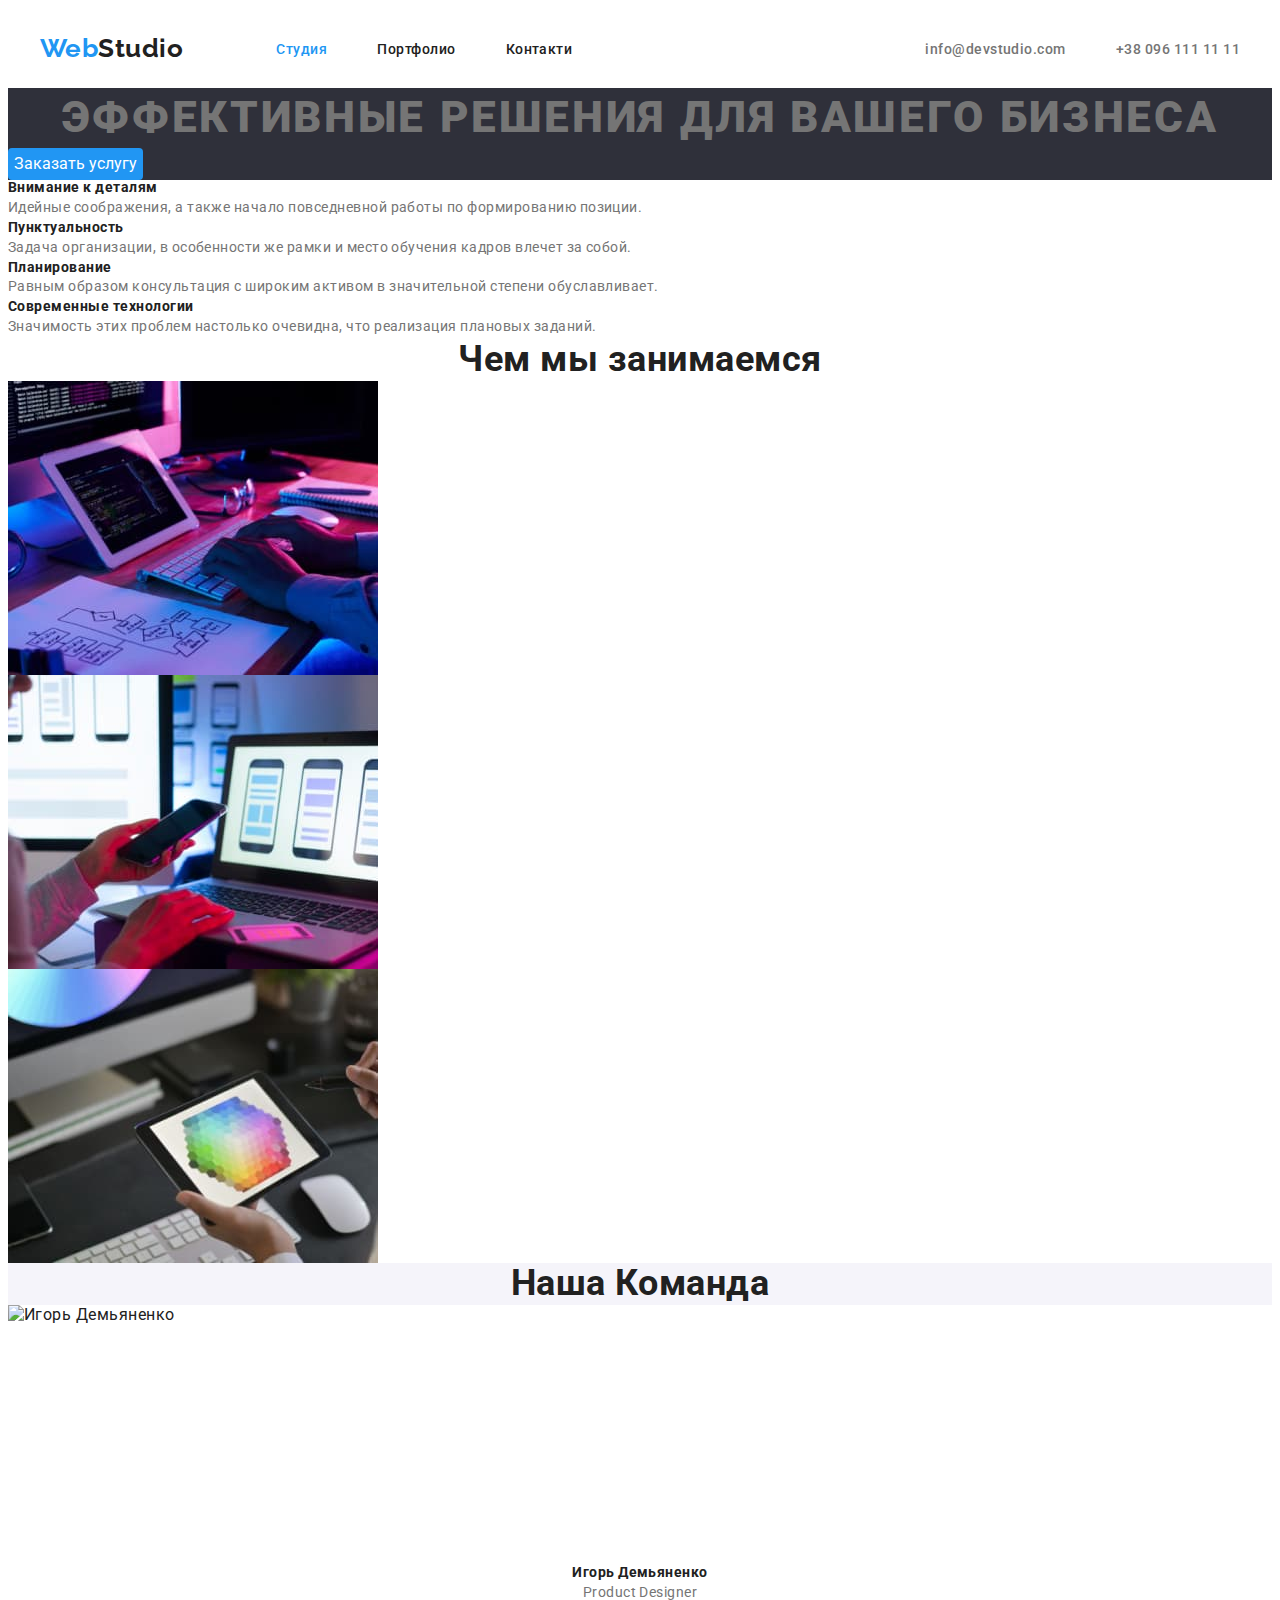
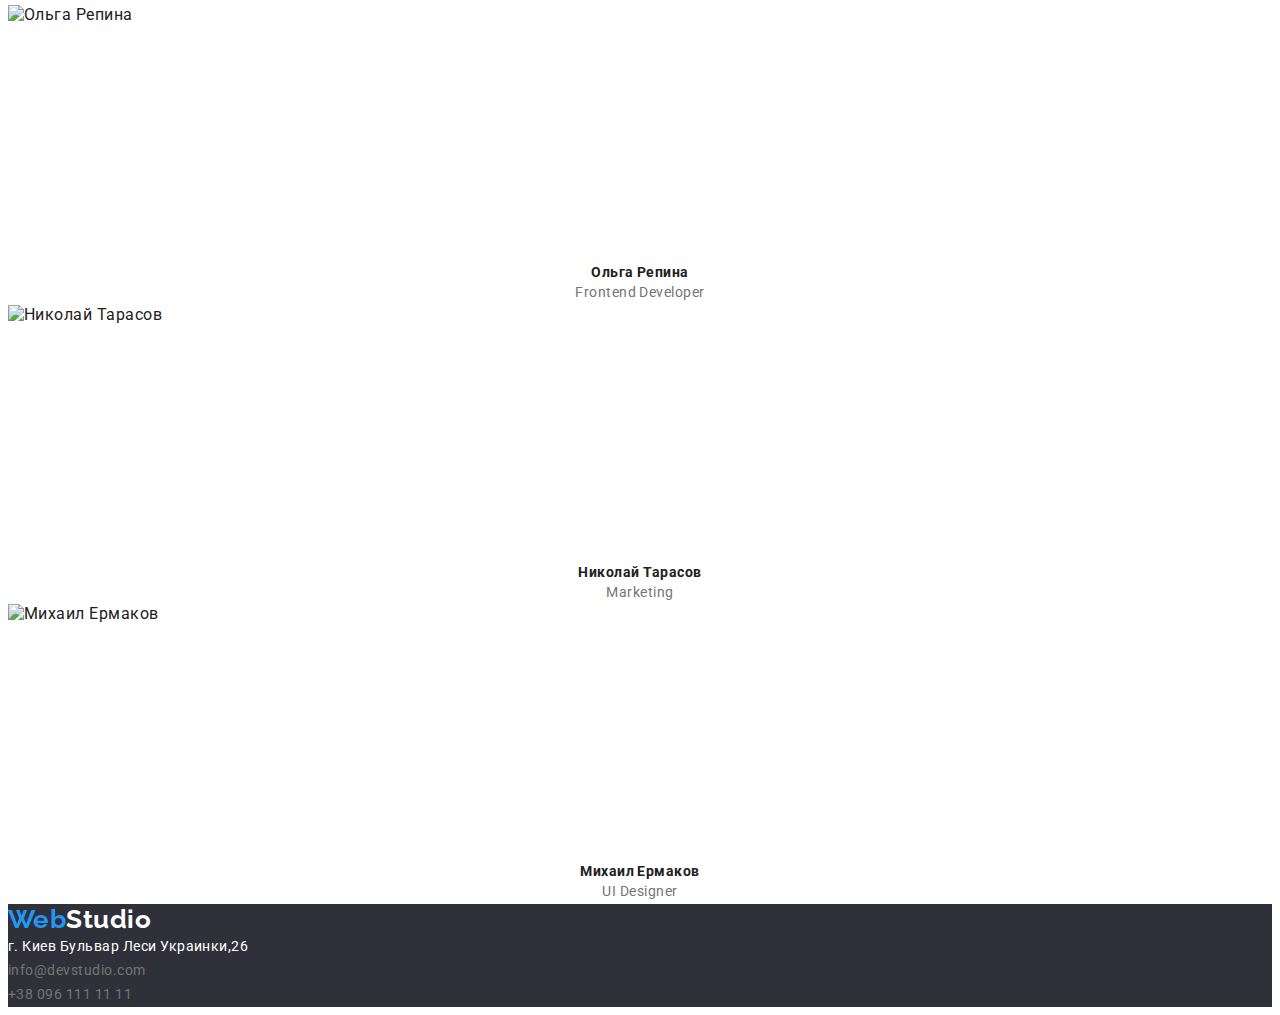
==== index.html @ da2de555 "1" ====
<!DOCTYPE html>
<html lang="ru">
  <head>
    <meta charset="UTF-8" />
    <meta http-equiv="X-UA-Compatible" content="IE=edge" />
    <meta name="viewport" content="width=device-width, initial-scale=1.0" />
    <title>Document</title>
    <link rel="preconnect" href="https://fonts.googleapis.com" />
    <link rel="preconnect" href="https://fonts.gstatic.com" crossorigin />
    <link
      href="https://fonts.googleapis.com/css2?family=Raleway:wght@700&family=Roboto:wght@400;500;700;900&display=swap"
      rel="stylesheet"
    />
    <link
      rel="stylesheet"
      href="https://cdnjs.cloudflare.com/ajax/libs/modern-normalize/1.1.0/modern-normalize.min.css"
      integrity="sha512-wpPYUAdjBVSE4KJnH1VR1HeZfpl1ub8YT/NKx4PuQ5NmX2tKuGu6U/JRp5y+Y8XG2tV+wKQpNHVUX03MfMFn9Q=="
      crossorigin="anonymous"
      referrerpolicy="no-referrer"
    />
    <link rel="stylesheet" href="./css/styles.css" />
  </head>

  <body class="page">
    <header>
      <div class="container header-container">
        <nav class="header-navigation">
          <a href="./index.html" class="header-logo link"
            ><span class="logo1 link">Web</span>Studio</a
          >
          <ul class="header-list list">
            <li class="header-item">
              <a href="./index.html" class="header-link link current">Студия</a>
            </li>
            <li class="header-item">
              <a href="./portfolio.html" class="header-link link">Портфолио</a>
            </li>
            <li class="header-item">
              <a href="" class="header-link link">Контакти</a>
            </li>
          </ul>
        </nav>
      
        <div class="header-contact">
          <ul class="auth-list list">
            <li class="auth-item">
              <a href="mailto:info@devstudio.com" class="auth-link link"
                >info@devstudio.com</a
              >
            </li>
            <li>
              <a href="tel:+380961111111" class="auth-link link">+38 096 111 11 11</a>
            </li class="auth-item">
          </ul>
        <div>
      </div>
    </header>

    <main>
      <!-- Герой -->
      <section class="hero">
        <h1 class="hero-title">Эффективные решения для вашего бизнеса</h1>
        <button type="button" class="btn-primary button">
          Заказать услугу
        </button>
      </section>

      <section class="goal section">
        <ul class="goals-list list">
          <li>
            <h3 class="title">Внимание к деталям</h3>
            <p class="goal-text text">
              Идейные соображения, а также начало повседневной работы по
              формированию позиции.
            </p>
          </li>
          <li>
            <h3 class="title">Пунктуальность</h3>
            <p class="goal-text text">
              Задача организации, в особенности же рамки и место обучения кадров
              влечет за собой.
            </p>
          </li>
          <li>
            <h3 class="title">Планирование</h3>
            <p class="goal-text text">
              Равным образом консультация с широким активом в значительной
              степени обуславливает.
            </p>
          </li>
          <li>
            <h3 class="title">Современные технологии</h3>
            <p class="goal-text text">
              Значимость этих проблем настолько очевидна, что реализация
              плановых заданий.
            </p>
          </li>
        </ul>
      </section>
      <!-- Чем мы занимаемся -->
      <section class="work section">
        <h2 class="section-title">Чем мы занимаемся</h2>
        <ul class="work-list list">
          <li>
            <a href="">
              <img
                src="./images/1.jpg"
                alt="Разработка"
                width="370"
                height="294"
              />
            </a>
          </li>
          <li>
            <a href="">
              <img
                src="./images/2.jpg"
                alt="Адаптивность"
                width="370"
                height="294"
              />
            </a>
          </li>
          <li>
            <a href="">
              <img src="./images/3.jpg" alt="Дизайн" width="370" height="294" />
            </a>
          </li>
        </ul>
      </section>
      <!-- Наша команда -->
      <section class="team section">
        <h2 class="section-title">Наша Команда</h2>
        <ul class="team-list list">
          <li>
            <img
              src="./images/Igor.jpg"
              alt="Игорь Демьяненко"
              width="270"
              height="260"
            />
            <h3 class="title">Игорь Демьяненко</h3>
            <p class="team-text text">Product Designer</p>
          </li>
          <li>
            <img
              src="./images/Olga.jpg"
              alt="Ольга Репина"
              width="270"
              height="260"
            />
            <h3 class="title">Ольга Репина</h3>
            <p class="team-text text">Frontend Developer</p>
          </li>
          <li>
            <img
              src="./images/Nikolai.jpg"
              alt="Николай Тарасов"
              width="270"
              height="260"
            />
            <h3 class="title">Николай Тарасов</h3>
            <p class="team-text text">Marketing</p>
          </li>
          <li>
            <img
              src="./images/Miha.jpg"
              alt="Михаил Ермаков"
              width="270"
              height="260"
            />
            <h3 class="title">Михаил Ермаков</h3>
            <p class="team-text text">UI Designer</p>
          </li>
        </ul>
      </section>
    </main>
    <!-- Футер -->
    <footer class="footer">
      <a href="./index.html" class="logo-footer link"
        ><span class="logo1 link">Web</span>Studio</a
      >
      <address>
        <ul class="address list">
          <li class="text-addr">г. Киев Бульвар Леси Украинки,26</li>
          <li>
            <a href="mailto:info@devstudio.com" class="link"
              >info@devstudio.com</a
            >
          </li>
          <li>
            <a href="tel:+380961111111" class="link">+38 096 111 11 11</a>
          </li>
        </ul>
      </address>
    </footer>
  </body>
</html>
---- css/styles.css ----
:root {
  --primary-text-color: #757575;
  --title-text-color: #212121;
  --accent-color: #2196f3;
  --first-background-color: #2f303a;
  --primary-white-color: #ffffff;
  --second-background-color: #f5f4fa;
  --second-btn-color: #188ce8;
}

p,
h1,
h2,
h3,
h4,
h5,
h6 {
  margin: 0;
}

ul {
  padding-left: 0;
  margin: 0;
}

img {
  display: block;
}

body {
  color: var(--primary-text-color);
  font-family: Roboto, sans-serif;
  letter-spacing: 0.03em;
}

.container {
  width: 1200px;
  height: 80px;
  margin-left: auto;
  margin-right: auto;
  padding-left: 15px;
  padding-right: 15px;
}

.link {
  text-decoration: none;
}

.list {
  list-style: none;
}

/* button */

.button {
  background-color: var(--accent-color);
  color: var(--title-text-color);
  font-family: inherit;
  border: none;
  cursor: pointer;
  border-radius: 4px;
}

.btn-primary.button {
  color: var(--primary-white-color);
  font-size: 16px;
  line-height: 1.87;
  display: flex;
  align-items: center;
  text-align: center;
}

.btn-primary.button:focus,
.btn-primary.button:hover {
  background-color: var(--second-btn-color);
  color: var(--primary-white-color);
}

.btn-secondary.button {
  background-color: var(--second-background-color);
  color: var(--title-text-color);
  font-weight: 500;
  font-size: 16px;
  line-height: 1.87;
  text-align: center;
}

.btn-secondary.button:hover,
.btn-secondary.button:focus {
  background-color: var(--accent-color);
  color: var(--primary-white-color);
}

/* ------------HEADER----------- */

/* logo */

.header-logo {
  color: var(--title-text-color);
  font-family: Raleway, sans-serif;
  font-weight: 700;
  font-size: 26px;
  line-height: 1.19;
  margin-right: 93px;
}
.logo1 {
  color: var(--accent-color);
}

.header-logo:hover,
.header-logo:focus {
  color: var(--accent-color);
}

.header-container {
  display: flex;
  align-items: center;
}

.header-navigation {
  display: flex;
  align-items: center;
}

.header-list {
  display: flex;
  align-items: center;
}

.header-item:not(:last-child) {
  margin-right: 50px;
}

.header-link {
  color: var(--title-text-color);
  font-weight: 500;
  font-size: 14px;
  line-height: 1.14;
}

.header-link:hover,
.header-link:focus {
  color: var(--accent-color);
}

.header-link.current {
  color: var(--accent-color);
}

/* auth */

.auth-list {
  display: flex;
}

.header-contact {
  display: flex;
  margin-left: auto;
}

.auth-link {
  color: var(--primary-text-color);
  font-weight: 500;
  font-size: 14px;
  line-height: 1.14;
}

.auth-item:not(:last-child) {
  margin-right: 50px;
}

.auth-link:hover,
.auth-link:focus {
  color: var(--accent-color);
}

/* Hero */

.hero {
  background-color: var(--first-background-color);
}

.hero-title {
  color: var(--primery-white-color);

  font-weight: 900;
  font-size: 44px;
  line-height: 1.36;
  text-align: center;
  letter-spacing: 0.06em;
  text-transform: uppercase;
}

/* section */
.section-title {
  color: var(--title-text-color);

  font-weight: 700;
  font-size: 36px;
  line-height: 1.16;
  text-align: center;
}

/* goals */
.goals-list .title,
.team-list .title {
  color: var(--title-text-color);

  font-weight: 700;
  font-size: 14px;
  line-height: 1.14;
}

.goal-text.text,
.team-text.text {
  color: var(--primary-text-color);

  font-size: 14px;
  line-height: 1.71;
}

/* work */

/* team */

.team {
  background-color: var(--second-background-color);
}

.team-list .title {
  color: var(--title-text-color);

  font-weight: 700;
  font-size: 14px;
  line-height: 1.14;
  text-align: center;
}

.team-text.text {
  color: var(--primary-text-color);

  font-size: 14px;
  line-height: 1.71;
  text-align: center;
}

.team-list.list {
  background-color: var(--primary-white-color);
  color: var(--title-text-color);
}

/* portfolio */

.portfolio .link:focus,
.portfolio .link:hover {
  color: var(--accent-color);
}

.portfolio-title {
  color: var(--title-text-color);

  font-weight: 700;
  font-size: 18px;
  line-height: 2;
}
.portfolio-text {
  color: var(--primary-text-color);
  font-size: 16px;
  line-height: 1.87;
}
/* footer */
.footer {
  background-color: var(--first-background-color);
  color: var(--primary-white-color);
}

.logo-footer {
  color: var(--primary-white-color);
  font-family: Raleway, sans-serif;
  font-weight: 700;
  font-size: 26px;
  line-height: 1.19;
}

.logo-footer:hover,
.logo-footer:focus {
  color: var(--accent-color);
}

.address.list {
  font-style: normal;
  font-size: 14px;
  line-height: 1.71;
}

.address .link {
  color: var(--primary-text-color);
}

.text-addr {
}

.address .link:hover,
.address .link:focus {
  color: var(--accent-color);
}
/* s */
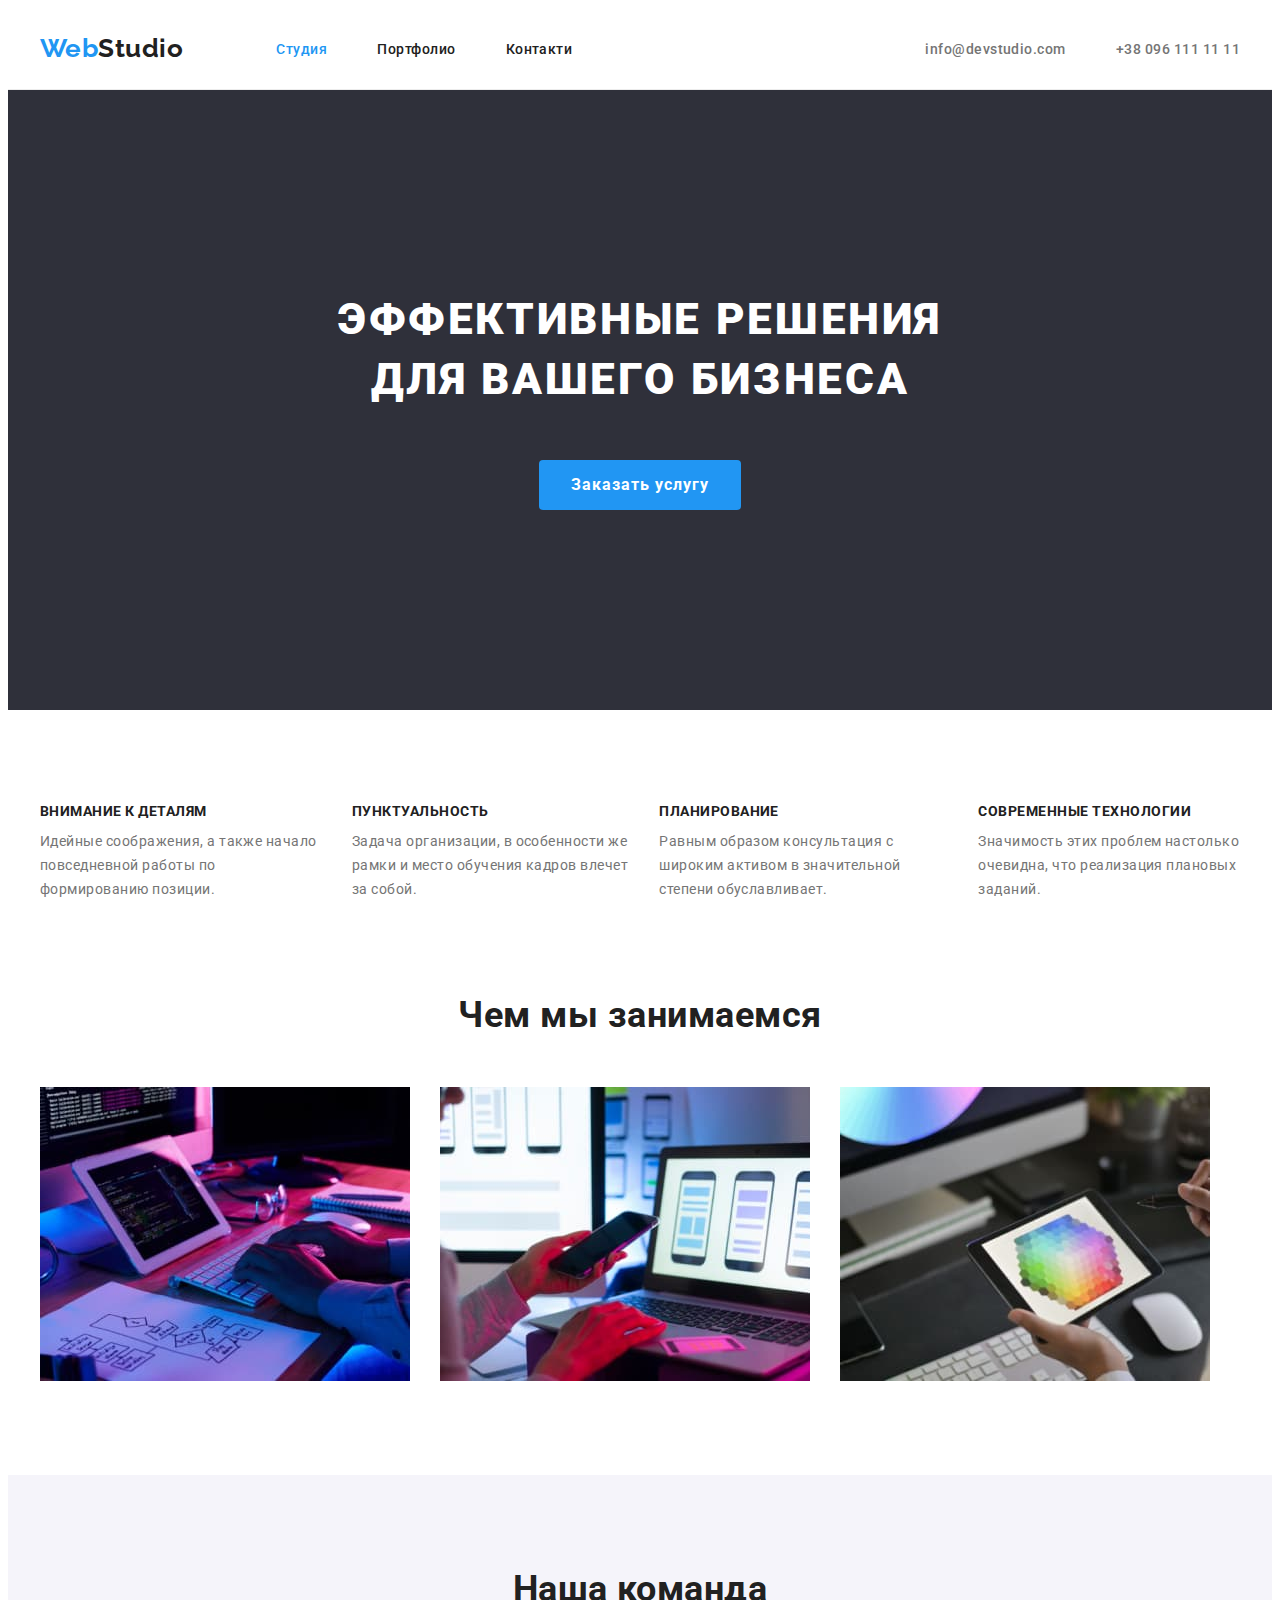
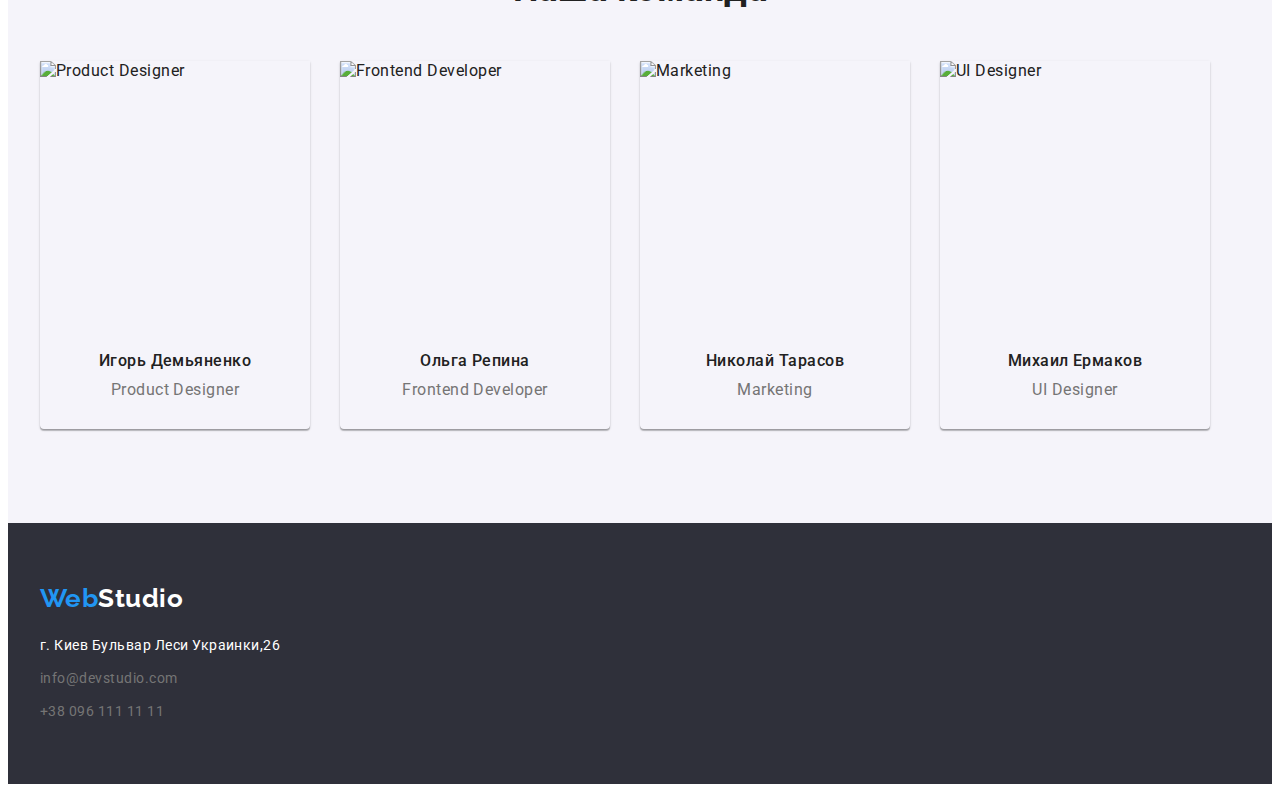
==== commit a900cdb6: "2" ====
--- a/index.html
+++ b/index.html
@@ -22,7 +22,7 @@
   </head>
 
   <body class="page">
-    <header>
+    <header class="header">
       <div class="container header-container">
         <nav class="header-navigation">
           <a href="./index.html" class="header-logo link"
@@ -59,140 +59,164 @@
     <main>
       <!-- Герой -->
       <section class="hero">
-        <h1 class="hero-title">Эффективные решения для вашего бизнеса</h1>
-        <button type="button" class="btn-primary button">
-          Заказать услугу
-        </button>
-      </section>
-
-      <section class="goal section">
-        <ul class="goals-list list">
-          <li>
-            <h3 class="title">Внимание к деталям</h3>
-            <p class="goal-text text">
-              Идейные соображения, а также начало повседневной работы по
-              формированию позиции.
-            </p>
-          </li>
-          <li>
-            <h3 class="title">Пунктуальность</h3>
-            <p class="goal-text text">
-              Задача организации, в особенности же рамки и место обучения кадров
-              влечет за собой.
-            </p>
-          </li>
-          <li>
-            <h3 class="title">Планирование</h3>
-            <p class="goal-text text">
-              Равным образом консультация с широким активом в значительной
-              степени обуславливает.
-            </p>
-          </li>
-          <li>
-            <h3 class="title">Современные технологии</h3>
-            <p class="goal-text text">
-              Значимость этих проблем настолько очевидна, что реализация
-              плановых заданий.
-            </p>
-          </li>
-        </ul>
-      </section>
-      <!-- Чем мы занимаемся -->
-      <section class="work section">
-        <h2 class="section-title">Чем мы занимаемся</h2>
-        <ul class="work-list list">
-          <li>
-            <a href="">
-              <img
-                src="./images/1.jpg"
-                alt="Разработка"
-                width="370"
-                height="294"
-              />
-            </a>
-          </li>
-          <li>
-            <a href="">
-              <img
-                src="./images/2.jpg"
-                alt="Адаптивность"
-                width="370"
-                height="294"
-              />
-            </a>
-          </li>
-          <li>
-            <a href="">
-              <img src="./images/3.jpg" alt="Дизайн" width="370" height="294" />
-            </a>
-          </li>
-        </ul>
-      </section>
+        <div class="container">
+          <h1 class="hero-title">Эффективные решения для вашего бизнеса</h1>
+          <button type="button" class="btn-primary button">
+            Заказать услугу
+          </button>
+        </div>
+      </section>
+
+      <section class="features">
+        <div class="container">
+          <ul class="features-list list">
+            <li class="features-item">
+              <h3 class="features-title">ВНИМАНИЕ К ДЕТАЛЯМ</h3>
+              <p class="features-text">
+                Идейные соображения, а также начало повседневной работы по
+                формированию позиции.
+              </p>
+            </li>
+            <li class="features-item">
+              <h3 class="features-title">ПУНКТУАЛЬНОСТЬ</h3>
+              <p class="features-text">
+                Задача организации, в особенности же рамки и место обучения кадров
+                влечет за собой.
+              </p>
+            </li>
+            <li class="features-item">
+              <h3 class="features-title">ПЛАНИРОВАНИЕ</h3>
+              <p class="features-text">
+                Равным образом консультация с широким активом в значительной
+                степени обуславливает.
+              </p>
+            </li>
+            <li class="features-item">
+              <h3 class="features-title">СОВРЕМЕННЫЕ ТЕХНОЛОГИИ</h3>
+              <p class="features-text">
+                Значимость этих проблем настолько очевидна, что реализация
+                плановых заданий.
+              </p>
+            </li>
+          </ul>
+        </div>
+      </section>
+
+        <!-- Чем мы занимаемся -->
+
+      <section class="work">
+        <div class="container">
+          <h2 class="work-title">Чем мы занимаемся</h2>
+          <ul class="work-list list">
+            <li class="work-item">
+              <a href="">
+                <img
+                  src="./images/1.jpg"
+                  alt="Разработка"
+                  width="370"
+                  height="294"
+                />
+              </a>
+            </li>
+            <li class="work-item">
+              <a href="">
+                <img
+                  src="./images/2.jpg"
+                  alt="Адаптивность"
+                  width="370"
+                  height="294"
+                />
+              </a>
+            </li>
+            <li class="work-item">
+              <a href="">
+                <img src="./images/3.jpg" alt="Дизайн" width="370" height="294" />
+              </a>
+            </li>
+          </ul>
+        </div> 
+      </section>
+
       <!-- Наша команда -->
-      <section class="team section">
-        <h2 class="section-title">Наша Команда</h2>
-        <ul class="team-list list">
-          <li>
-            <img
-              src="./images/Igor.jpg"
-              alt="Игорь Демьяненко"
-              width="270"
-              height="260"
-            />
-            <h3 class="title">Игорь Демьяненко</h3>
-            <p class="team-text text">Product Designer</p>
-          </li>
-          <li>
-            <img
-              src="./images/Olga.jpg"
-              alt="Ольга Репина"
-              width="270"
-              height="260"
-            />
-            <h3 class="title">Ольга Репина</h3>
-            <p class="team-text text">Frontend Developer</p>
-          </li>
-          <li>
-            <img
-              src="./images/Nikolai.jpg"
-              alt="Николай Тарасов"
-              width="270"
-              height="260"
-            />
-            <h3 class="title">Николай Тарасов</h3>
-            <p class="team-text text">Marketing</p>
-          </li>
-          <li>
-            <img
-              src="./images/Miha.jpg"
-              alt="Михаил Ермаков"
-              width="270"
-              height="260"
-            />
-            <h3 class="title">Михаил Ермаков</h3>
-            <p class="team-text text">UI Designer</p>
-          </li>
-        </ul>
+
+      <section class="team">
+        <div class="container">
+          <h2 class="team-title">Наша команда</h2>
+          <ul class="team-list list">
+            <li class="team-item">
+              <img
+                src="./images/Igor.jpg"
+                alt="Product Designer"
+                width="270"
+                height="260"
+              />
+              <div class="team-personal">
+                <h3 class="team-list-title">Игорь Демьяненко</h3>
+                <p class="team-text">Product Designer</p>
+              </div>
+            </li>
+            <li class="team-item">
+              <img
+                src="./images/Olga.jpg"
+                alt="Frontend Developer"
+                width="270"
+                height="260"
+              />
+              <div class="team-personal">
+                <h3 class="team-list-title">Ольга Репина</h3>
+                <p class="team-text">Frontend Developer</p>
+              </div>
+            </li>
+            <li class="team-item">
+              <img
+                src="./images/Nikolai.jpg"
+                alt="Marketing"
+                width="270"
+                height="260"
+              />
+              <div class="team-personal">
+                <h3 class="team-list-title">Николай Тарасов</h3>
+                <p class="team-text">Marketing</p>
+              </div> 
+            </li>
+            <li class="team-item">
+              <img
+                src="./images/Miha.jpg"
+                alt="UI Designer"
+                width="270"
+                height="260"
+              />
+              <div class="team-personal">
+                <h3 class="team-list-title">Михаил Ермаков</h3>
+                <p class="team-text">UI Designer</p>
+              </div>
+            </li>
+          </ul>
+        </div>
       </section>
     </main>
+
     <!-- Футер -->
+
     <footer class="footer">
-      <a href="./index.html" class="logo-footer link"
-        ><span class="logo1 link">Web</span>Studio</a
-      >
-      <address>
-        <ul class="address list">
-          <li class="text-addr">г. Киев Бульвар Леси Украинки,26</li>
-          <li>
-            <a href="mailto:info@devstudio.com" class="link"
-              >info@devstudio.com</a
-            >
-          </li>
-          <li>
-            <a href="tel:+380961111111" class="link">+38 096 111 11 11</a>
-          </li>
-        </ul>
-      </address>
+      <div class="container">
+        <a href="./index.html" class="logo-footer link"
+          ><span class="logo1 link">Web</span>Studio</a
+        >
+        <address>
+          <ul class="address-list list">
+            <li class="address-addr">г. Киев Бульвар Леси Украинки,26</li>
+            <li class="address-item">
+              <a href="mailto:info@devstudio.com" class="address-link link"
+                >info@devstudio.com</a
+              >
+            </li>
+            <li class="address-item">
+              <a href="tel:+380961111111" class="address-link link">+38 096 111 11 11</a>
+            </li>
+          </ul>
+        </address>
+      </div>  
     </footer>
   </body>
 </html>
--- a/css/styles.css
+++ b/css/styles.css
@@ -25,6 +25,8 @@
 
 img {
   display: block;
+  max-width: 100%;
+  height: auto;
 }
 
 body {
@@ -35,7 +37,6 @@
 
 .container {
   width: 1200px;
-  height: 80px;
   margin-left: auto;
   margin-right: auto;
   padding-left: 15px;
@@ -63,11 +64,13 @@
 
 .btn-primary.button {
   color: var(--primary-white-color);
+  padding: 10px 32px;
+  cursor: pointer;
+  font-weight: bold;
+  font-family: inherit;
   font-size: 16px;
-  line-height: 1.87;
-  display: flex;
-  align-items: center;
-  text-align: center;
+  line-height: 1.88;
+  letter-spacing: 0.06em;
 }
 
 .btn-primary.button:focus,
@@ -79,10 +82,15 @@
 .btn-secondary.button {
   background-color: var(--second-background-color);
   color: var(--title-text-color);
+  display: block;
+  cursor: pointer;
   font-weight: 500;
+  font-family: inherit;
   font-size: 16px;
-  line-height: 1.87;
-  text-align: center;
+  line-height: 1.88;
+  letter-spacing: 0.06em;
+  border: none;
+  padding: 6px 22px;
 }
 
 .btn-secondary.button:hover,
@@ -102,6 +110,8 @@
   font-size: 26px;
   line-height: 1.19;
   margin-right: 93px;
+  margin-top: 25px;
+  margin-bottom: 25px;
 }
 .logo1 {
   color: var(--accent-color);
@@ -112,6 +122,11 @@
   color: var(--accent-color);
 }
 
+/* .header {
+  padding-top: 24px;
+  padding-bottom: 25px;
+} */
+
 .header-container {
   display: flex;
   align-items: center;
@@ -124,7 +139,6 @@
 
 .header-list {
   display: flex;
-  align-items: center;
 }
 
 .header-item:not(:last-child) {
@@ -136,6 +150,8 @@
   font-weight: 500;
   font-size: 14px;
   line-height: 1.14;
+  padding-top: 32px;
+  padding-bottom: 32px;
 }
 
 .header-link:hover,
@@ -145,6 +161,10 @@
 
 .header-link.current {
   color: var(--accent-color);
+}
+
+.header {
+  border-bottom: 1px solid #ececec;
 }
 
 /* auth */
@@ -178,11 +198,15 @@
 
 .hero {
   background-color: var(--first-background-color);
+  text-align: center;
+  padding: 200px 0;
 }
 
 .hero-title {
-  color: var(--primery-white-color);
-
+  color: var(--primary-white-color);
+  max-width: 696px;
+  margin: 0 auto;
+  margin-bottom: 50px;
   font-weight: 900;
   font-size: 44px;
   line-height: 1.36;
@@ -191,65 +215,136 @@
   text-transform: uppercase;
 }
 
-/* section */
-.section-title {
-  color: var(--title-text-color);
-
+/* features */
+
+.features {
+  padding-top: 94px;
+}
+
+.features-title {
+  color: var(--title-text-color);
+  font-weight: 700;
+  font-size: 14px;
+  line-height: 1.14;
+  padding-bottom: 10px;
+  text-transform: uppercase;
+}
+
+.features-text {
+  color: var(--primary-text-color);
+  font-size: 14px;
+  line-height: 1.71;
+}
+
+.features-list {
+  display: flex;
+}
+
+.features-item:not(:last-child) {
+  margin-right: 30px;
+}
+
+/* work */
+.work {
+  padding-bottom: 94px;
+  padding-top: 94px;
+}
+.work-title {
+  color: var(--title-text-color);
   font-weight: 700;
   font-size: 36px;
   line-height: 1.16;
   text-align: center;
-}
-
-/* goals */
-.goals-list .title,
-.team-list .title {
-  color: var(--title-text-color);
-
-  font-weight: 700;
-  font-size: 14px;
-  line-height: 1.14;
-}
-
-.goal-text.text,
-.team-text.text {
-  color: var(--primary-text-color);
-
-  font-size: 14px;
-  line-height: 1.71;
-}
-
-/* work */
+  padding-bottom: 50px;
+}
+.work-list {
+  display: flex;
+}
+
+.work-item:not(:last-child) {
+  margin-right: 30px;
+}
 
 /* team */
-
 .team {
   background-color: var(--second-background-color);
-}
-
-.team-list .title {
-  color: var(--title-text-color);
-
-  font-weight: 700;
-  font-size: 14px;
-  line-height: 1.14;
-  text-align: center;
-}
-
-.team-text.text {
-  color: var(--primary-text-color);
-
-  font-size: 14px;
-  line-height: 1.71;
-  text-align: center;
-}
-
-.team-list.list {
-  background-color: var(--primary-white-color);
-  color: var(--title-text-color);
+  padding-top: 94px;
+  padding-bottom: 94px;
+}
+
+.team-title {
+  color: var(--title-text-color);
+  font-weight: 700;
+  font-size: 36px;
+  line-height: 1.16;
+  text-align: center;
+  margin-bottom: 50px;
+}
+
+.team-list-title {
+  color: var(--title-text-color);
+  font-weight: 500;
+  font-size: 16px;
+  line-height: 1.19;
+  text-align: center;
+}
+
+.team-text {
+  color: var(--primary-text-color);
+  padding: auto;
+  margin-top: 10px;
+  font-weight: normal;
+  font-size: 16px;
+  line-height: 1.19;
+  text-align: center;
+}
+
+.team-list {
+  background-color: var(--second-background-color);
+  color: var(--title-text-color);
+  display: flex;
+}
+
+.team-item {
+  margin-right: 30px;
+  box-shadow: 0px 1px 3px rgba(0, 0, 0, 0.12), 0px 1px 1px rgba(0, 0, 0, 0.14),
+    0px 2px 1px rgba(0, 0, 0, 0.2);
+  border-radius: 0px 0px 4px 4px;
+}
+.team-personal {
+  padding-top: 30px;
+  padding-bottom: 30px;
 }
 
 /* portfolio */
+
+.portfolio-work-list {
+  display: flex;
+  flex-wrap: wrap;
+  margin-left: -30px;
+  margin-top: -30px;
+}
+.portfolio-work-item {
+  margin-right: 30px;
+  margin-top: 30px;
+  box-shadow: 0px 1px 3px rgba(0, 0, 0, 0.12), 0px 1px 1px rgba(0, 0, 0, 0.14),
+    0px 2px 1px rgba(0, 0, 0, 0.2);
+  border-radius: 0px 0px 4px 4px;
+}
+.portfolio {
+  padding-top: 94px;
+  padding-bottom: 94px;
+}
+
+.portfolio-button-list {
+  display: flex;
+  justify-content: center;
+  margin-bottom: 50px;
+}
+
+.portfolio-button-item:not(:last-child) {
+  margin-right: 8px;
+}
 
 .portfolio .link:focus,
 .portfolio .link:hover {
@@ -258,20 +353,25 @@
 
 .portfolio-title {
   color: var(--title-text-color);
-
   font-weight: 700;
   font-size: 18px;
   line-height: 2;
+  text-align: left;
 }
 .portfolio-text {
   color: var(--primary-text-color);
   font-size: 16px;
   line-height: 1.87;
-}
+  text-align: left;
+}
+
 /* footer */
+
 .footer {
   background-color: var(--first-background-color);
   color: var(--primary-white-color);
+  padding-top: 60px;
+  padding-bottom: 60px;
 }
 
 .logo-footer {
@@ -287,21 +387,25 @@
   color: var(--accent-color);
 }
 
-.address.list {
+.address-list {
   font-style: normal;
   font-size: 14px;
   line-height: 1.71;
-}
-
-.address .link {
+  margin-top: 20px;
+}
+
+.address-link {
   color: var(--primary-text-color);
 }
 
 .text-addr {
 }
 
-.address .link:hover,
-.address .link:focus {
-  color: var(--accent-color);
+.address-link:hover,
+.address-link:focus {
+  color: var(--accent-color);
+}
+.address-item {
+  margin-top: 9px;
 }
 /* s */
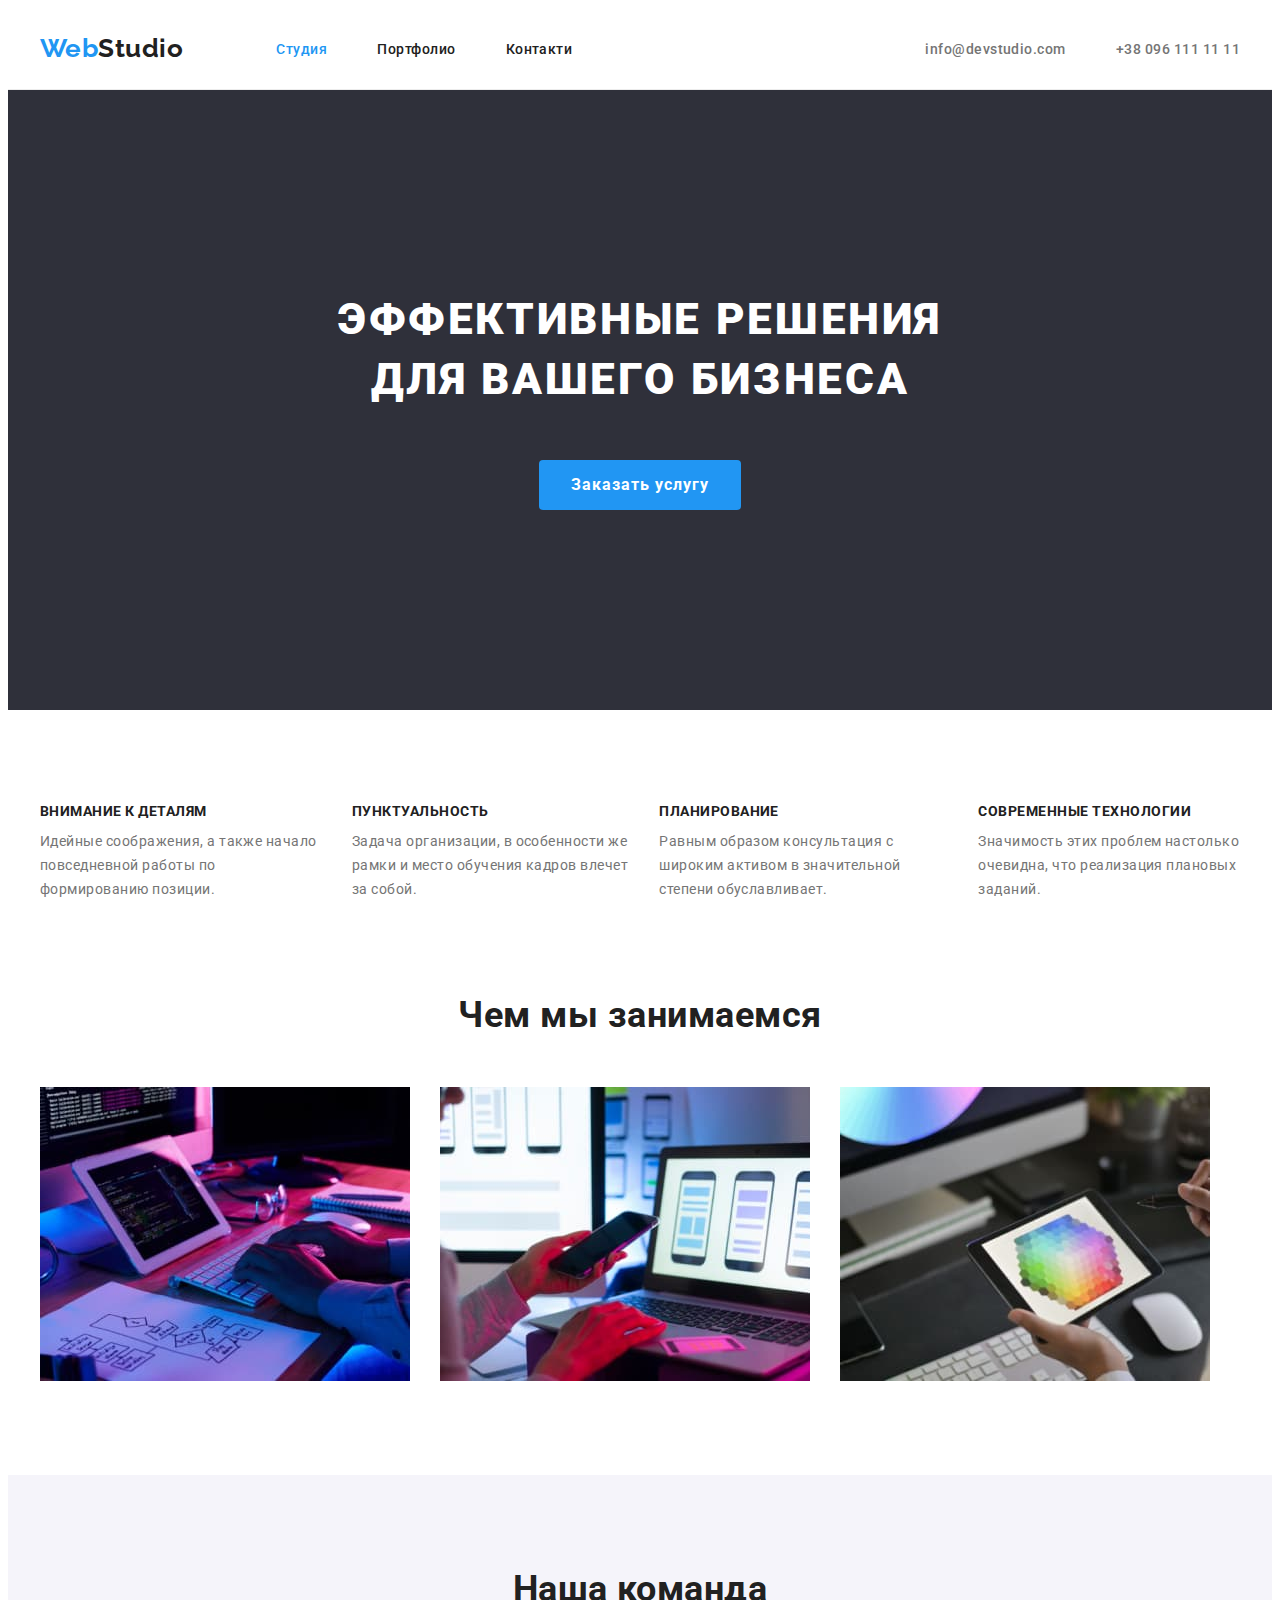
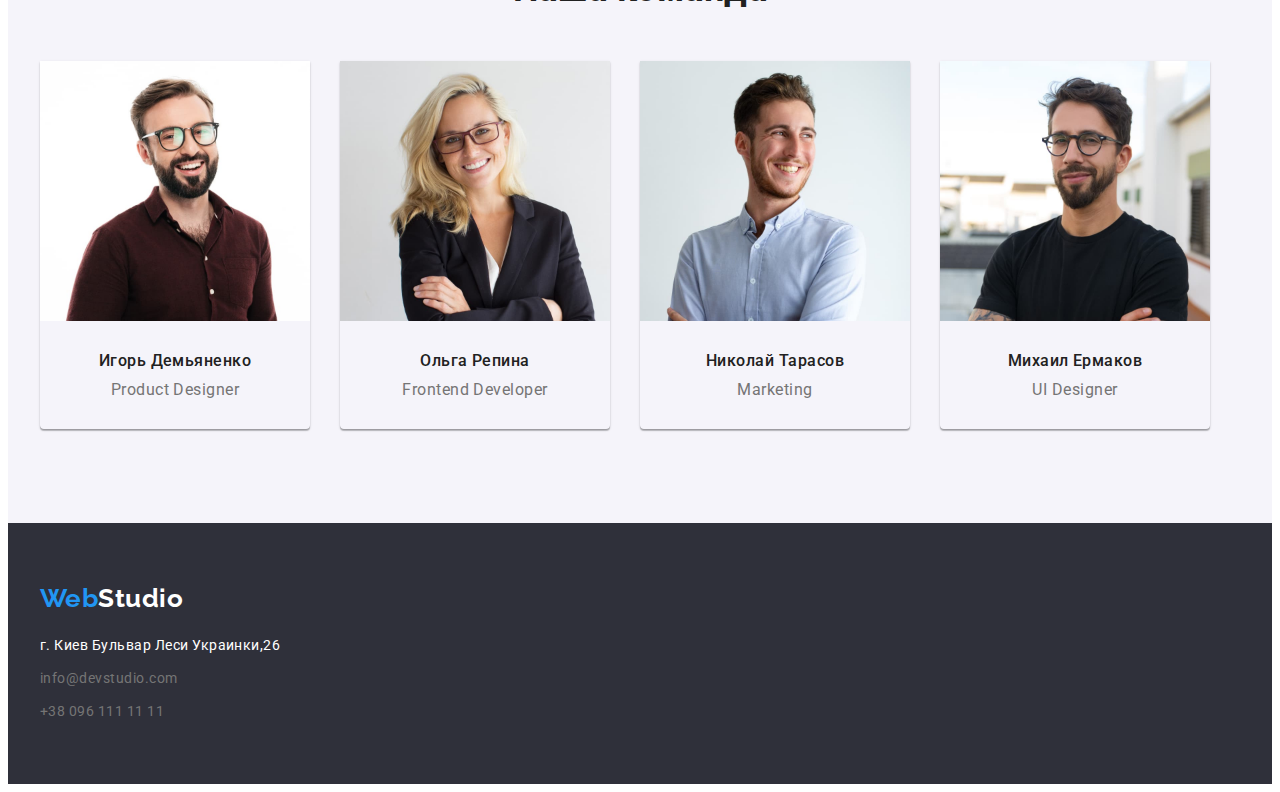
==== commit 50f443d7: "Update index.html" ====
--- a/index.html
+++ b/index.html
@@ -145,7 +145,7 @@
           <ul class="team-list list">
             <li class="team-item">
               <img
-                src="./images/Igor.jpg"
+                src="./images/igor.jpg"
                 alt="Product Designer"
                 width="270"
                 height="260"
@@ -157,7 +157,7 @@
             </li>
             <li class="team-item">
               <img
-                src="./images/Olga.jpg"
+                src="./images/olga.jpg"
                 alt="Frontend Developer"
                 width="270"
                 height="260"
@@ -169,7 +169,7 @@
             </li>
             <li class="team-item">
               <img
-                src="./images/Nikolai.jpg"
+                src="./images/nikolai.jpg"
                 alt="Marketing"
                 width="270"
                 height="260"
@@ -181,7 +181,7 @@
             </li>
             <li class="team-item">
               <img
-                src="./images/Miha.jpg"
+                src="./images/miha.jpg"
                 alt="UI Designer"
                 width="270"
                 height="260"
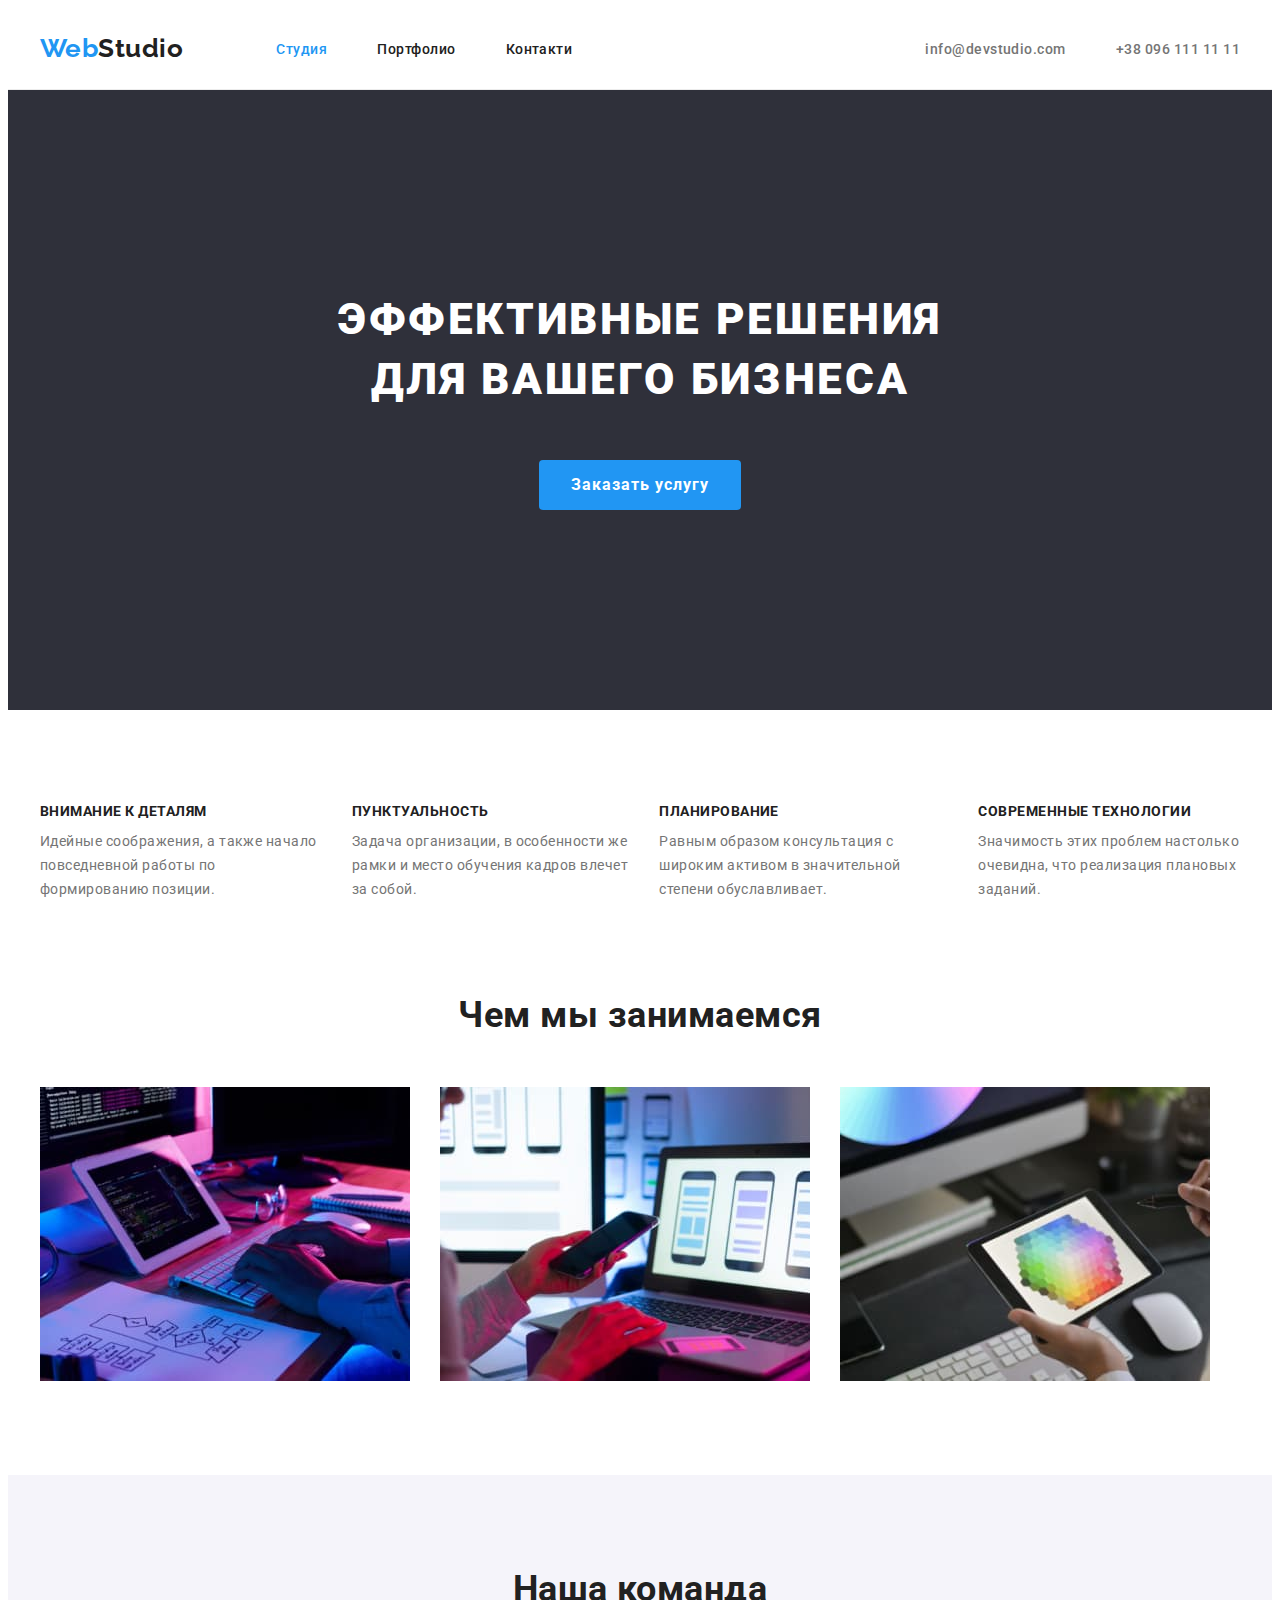
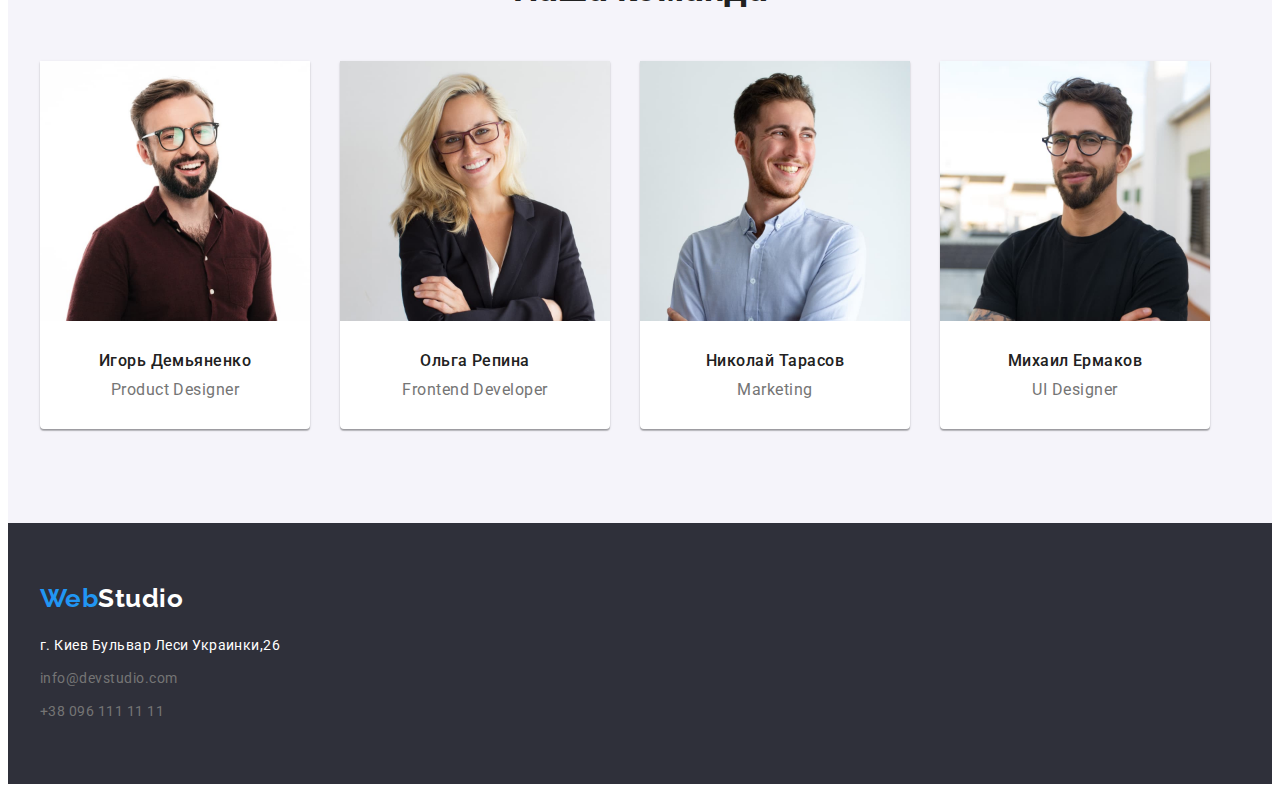
==== commit 78fea736: "23" ====
--- a/index.html
+++ b/index.html
@@ -200,16 +200,14 @@
 
     <footer class="footer">
       <div class="container">
-        <a href="./index.html" class="logo-footer link"
-          ><span class="logo1 link">Web</span>Studio</a
-        >
+        <a href="./index.html" class="logo-footer link"><span class="logo1 link">Web</span>Studio</a>
         <address>
           <ul class="address-list list">
             <li class="address-addr">г. Киев Бульвар Леси Украинки,26</li>
             <li class="address-item">
-              <a href="mailto:info@devstudio.com" class="address-link link"
-                >info@devstudio.com</a
-              >
+              <a href="mailto:info@devstudio.com" class="address-link link">
+                info@devstudio.com
+                </a>
             </li>
             <li class="address-item">
               <a href="tel:+380961111111" class="address-link link">+38 096 111 11 11</a>
--- a/css/styles.css
+++ b/css/styles.css
@@ -310,6 +310,7 @@
   box-shadow: 0px 1px 3px rgba(0, 0, 0, 0.12), 0px 1px 1px rgba(0, 0, 0, 0.14),
     0px 2px 1px rgba(0, 0, 0, 0.2);
   border-radius: 0px 0px 4px 4px;
+  background-color: var(--primary-white-color);
 }
 .team-personal {
   padding-top: 30px;
@@ -317,13 +318,15 @@
 }
 
 /* portfolio */
+.portfolio-work__text-wrapper {
+  padding: 20px 24px;
+}
 
 .portfolio-work-list {
   display: flex;
   flex-wrap: wrap;
-  margin-left: -30px;
-  margin-top: -30px;
-}
+}
+
 .portfolio-work-item {
   margin-right: 30px;
   margin-top: 30px;
@@ -331,6 +334,11 @@
     0px 2px 1px rgba(0, 0, 0, 0.2);
   border-radius: 0px 0px 4px 4px;
 }
+
+.portfolio-work-item:nth-child(3n) {
+  margin-right: 0px;
+}
+
 .portfolio {
   padding-top: 94px;
   padding-bottom: 94px;
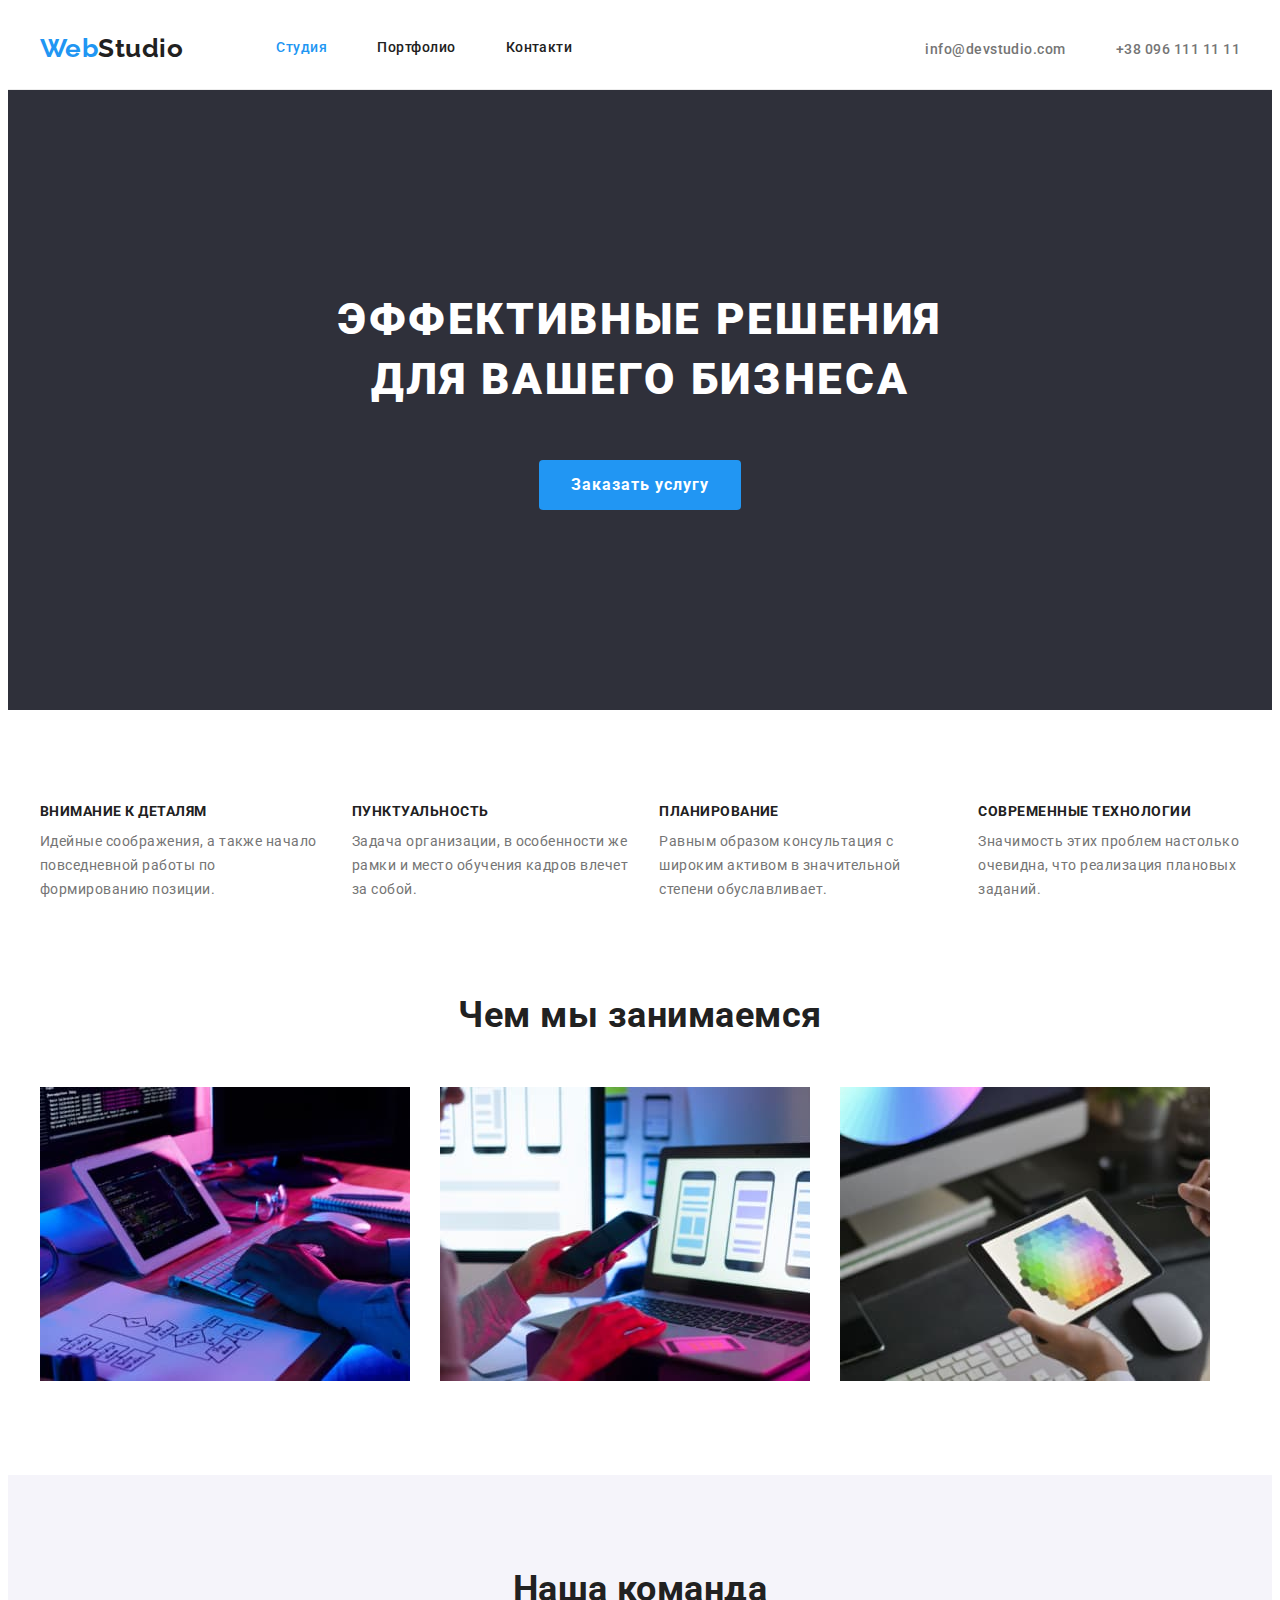
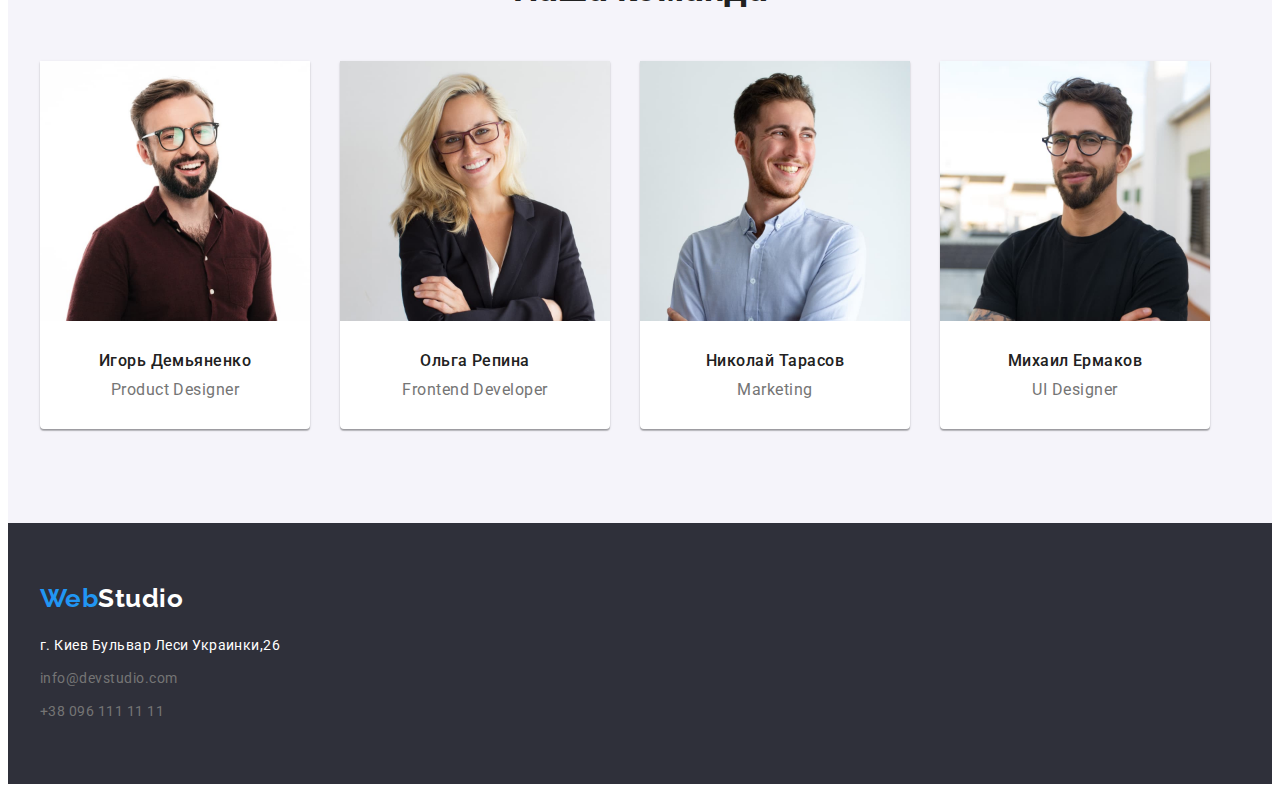
==== commit af961e9e: "4" ====
--- a/index.html
+++ b/index.html
@@ -41,18 +41,16 @@
           </ul>
         </nav>
       
-        <div class="header-contact">
           <ul class="auth-list list">
             <li class="auth-item">
               <a href="mailto:info@devstudio.com" class="auth-link link"
                 >info@devstudio.com</a
               >
             </li>
-            <li>
+            <li class="auth-item">
               <a href="tel:+380961111111" class="auth-link link">+38 096 111 11 11</a>
-            </li class="auth-item">
-          </ul>
-        <div>
+            </li >
+          </ul>
       </div>
     </header>
 
@@ -67,8 +65,9 @@
         </div>
       </section>
 
-      <section class="features">
-        <div class="container">
+      <section class="section">
+        <div class="container">
+          <h2 class="visually-hidden">features</h2>
           <ul class="features-list list">
             <li class="features-item">
               <h3 class="features-title">ВНИМАНИЕ К ДЕТАЛЯМ</h3>
@@ -104,7 +103,7 @@
 
         <!-- Чем мы занимаемся -->
 
-      <section class="work">
+      <section class="section work">
         <div class="container">
           <h2 class="work-title">Чем мы занимаемся</h2>
           <ul class="work-list list">
@@ -139,7 +138,7 @@
 
       <!-- Наша команда -->
 
-      <section class="team">
+      <section class="section team">
         <div class="container">
           <h2 class="team-title">Наша команда</h2>
           <ul class="team-list list">
@@ -201,9 +200,9 @@
     <footer class="footer">
       <div class="container">
         <a href="./index.html" class="logo-footer link"><span class="logo1 link">Web</span>Studio</a>
-        <address>
+        <address class="address">
           <ul class="address-list list">
-            <li class="address-addr">г. Киев Бульвар Леси Украинки,26</li>
+            <li class="address-item">г. Киев Бульвар Леси Украинки,26</li>
             <li class="address-item">
               <a href="mailto:info@devstudio.com" class="address-link link">
                 info@devstudio.com
--- a/css/styles.css
+++ b/css/styles.css
@@ -49,6 +49,21 @@
 
 .list {
   list-style: none;
+}
+
+.section {
+  padding: 94px 0;
+}
+
+.visually-hidden {
+  position: absolute !important;
+  clip: rect(1px 1px 1px 1px);
+  clip: rect(1px, 1px, 1px, 1px);
+  padding: 0 !important;
+  border: 0 !important;
+  height: 1px !important;
+  width: 1px !important;
+  overflow: hidden;
 }
 
 /* button */
@@ -110,8 +125,8 @@
   font-size: 26px;
   line-height: 1.19;
   margin-right: 93px;
-  margin-top: 25px;
-  margin-bottom: 25px;
+  padding-top: 25px;
+  padding-bottom: 25px;
 }
 .logo1 {
   color: var(--accent-color);
@@ -146,6 +161,7 @@
 }
 
 .header-link {
+  display: block;
   color: var(--title-text-color);
   font-weight: 500;
   font-size: 14px;
@@ -170,10 +186,6 @@
 /* auth */
 
 .auth-list {
-  display: flex;
-}
-
-.header-contact {
   display: flex;
   margin-left: auto;
 }
@@ -217,10 +229,6 @@
 
 /* features */
 
-.features {
-  padding-top: 94px;
-}
-
 .features-title {
   color: var(--title-text-color);
   font-weight: 700;
@@ -245,17 +253,17 @@
 }
 
 /* work */
-.work {
-  padding-bottom: 94px;
-  padding-top: 94px;
-}
+.work  {
+  padding-top: 0;
+}
+
 .work-title {
   color: var(--title-text-color);
   font-weight: 700;
   font-size: 36px;
   line-height: 1.16;
   text-align: center;
-  padding-bottom: 50px;
+  margin-bottom: 50px;
 }
 .work-list {
   display: flex;
@@ -268,8 +276,6 @@
 /* team */
 .team {
   background-color: var(--second-background-color);
-  padding-top: 94px;
-  padding-bottom: 94px;
 }
 
 .team-title {
@@ -306,12 +312,16 @@
 }
 
 .team-item {
-  margin-right: 30px;
   box-shadow: 0px 1px 3px rgba(0, 0, 0, 0.12), 0px 1px 1px rgba(0, 0, 0, 0.14),
     0px 2px 1px rgba(0, 0, 0, 0.2);
   border-radius: 0px 0px 4px 4px;
   background-color: var(--primary-white-color);
 }
+
+.team-item:not(:last-child) {
+margin-right: 30px;
+}
+
 .team-personal {
   padding-top: 30px;
   padding-bottom: 30px;
@@ -329,21 +339,18 @@
 
 .portfolio-work-item {
   margin-right: 30px;
-  margin-top: 30px;
-  box-shadow: 0px 1px 3px rgba(0, 0, 0, 0.12), 0px 1px 1px rgba(0, 0, 0, 0.14),
-    0px 2px 1px rgba(0, 0, 0, 0.2);
+  margin-bottom: 30px;
   border-radius: 0px 0px 4px 4px;
+}
+
+.portfolio-work-item:nth-last-child(-n + 3) {
+  margin-bottom: 0;
 }
 
 .portfolio-work-item:nth-child(3n) {
   margin-right: 0px;
 }
 
-.portfolio {
-  padding-top: 94px;
-  padding-bottom: 94px;
-}
-
 .portfolio-button-list {
   display: flex;
   justify-content: center;
@@ -354,8 +361,10 @@
   margin-right: 8px;
 }
 
-.portfolio .link:focus,
-.portfolio .link:hover {
+.portfolio-work-link:focus,
+.portfolio-work-link:hover {
+  box-shadow: 0px 1px 3px rgba(0, 0, 0, 0.12), 0px 1px 1px rgba(0, 0, 0, 0.14),
+  0px 2px 1px rgba(0, 0, 0, 0.2);
   color: var(--accent-color);
 }
 
@@ -393,13 +402,17 @@
 .logo-footer:hover,
 .logo-footer:focus {
   color: var(--accent-color);
+}
+
+.address {
+  margin-top: 20px;
 }
 
 .address-list {
   font-style: normal;
   font-size: 14px;
   line-height: 1.71;
-  margin-top: 20px;
+ 
 }
 
 .address-link {
@@ -413,7 +426,7 @@
 .address-link:focus {
   color: var(--accent-color);
 }
-.address-item {
+.address-item:not(:first-child){
   margin-top: 9px;
 }
 /* s */
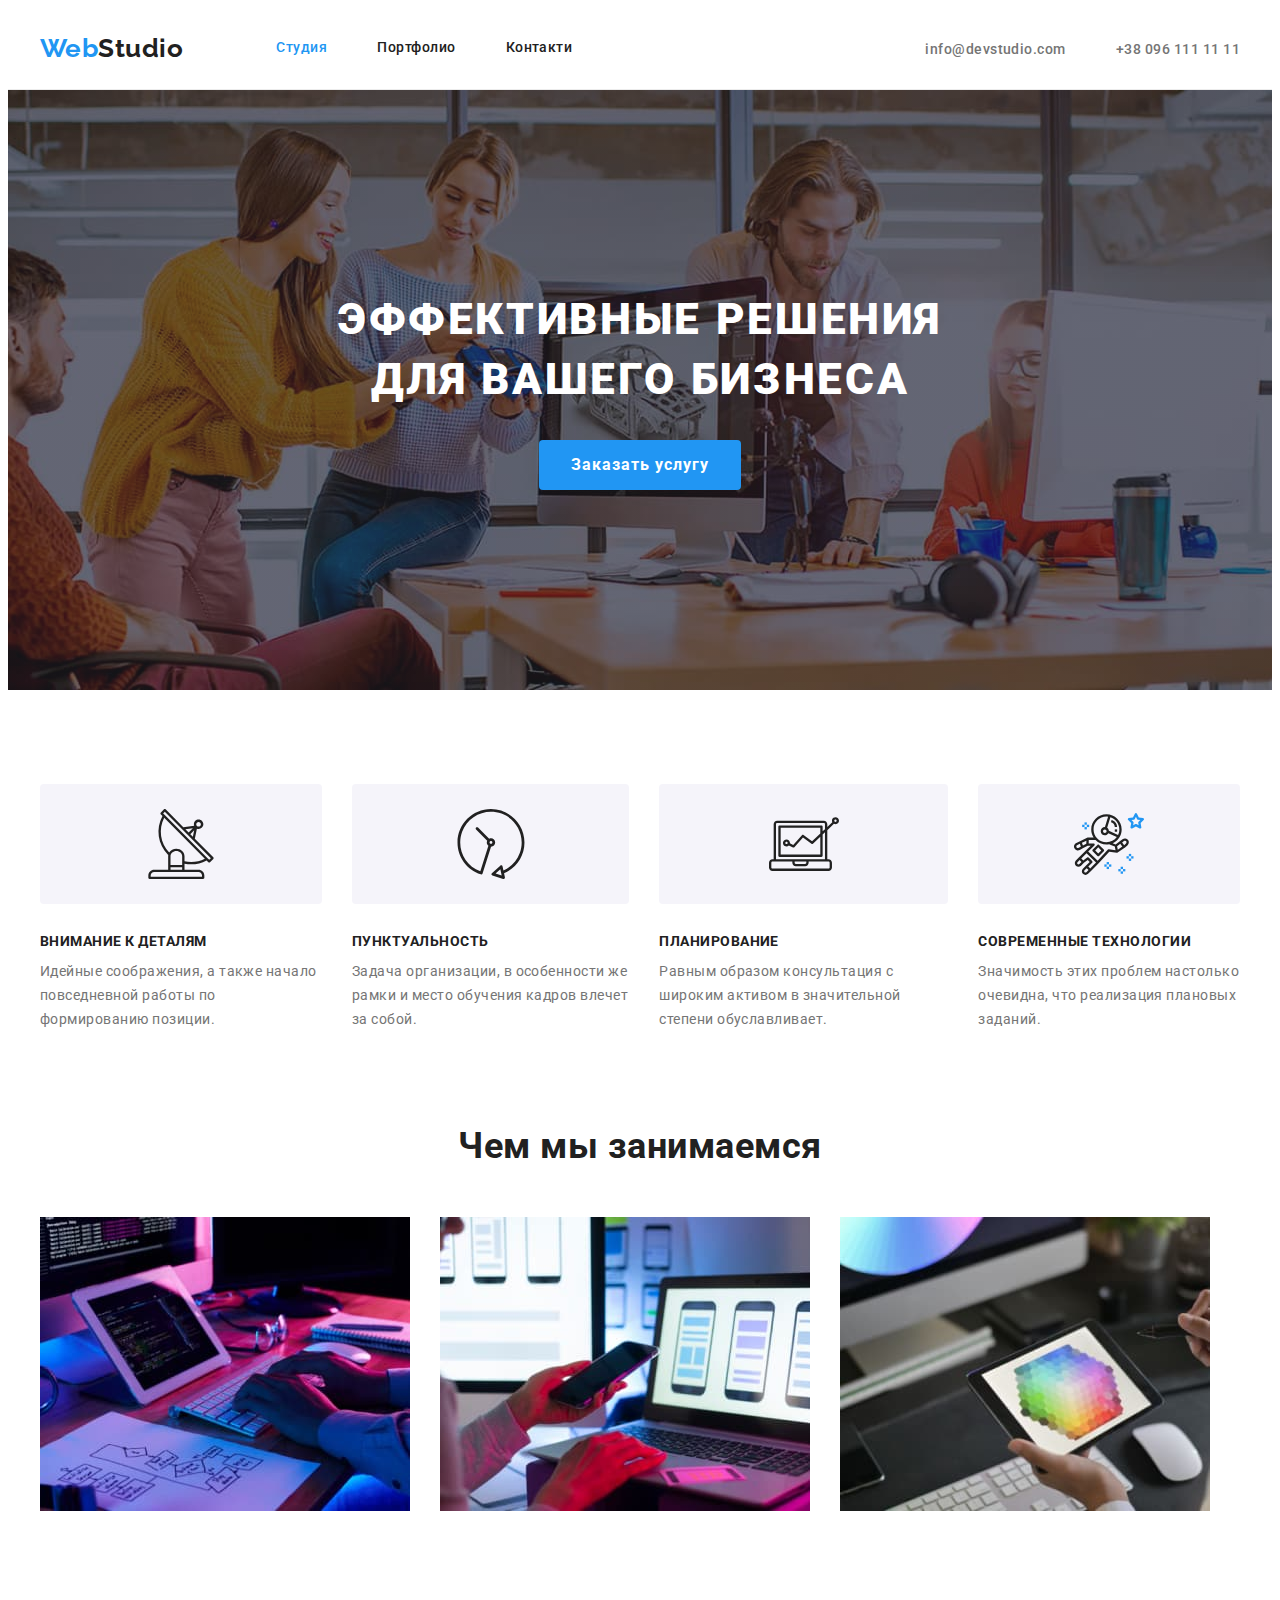
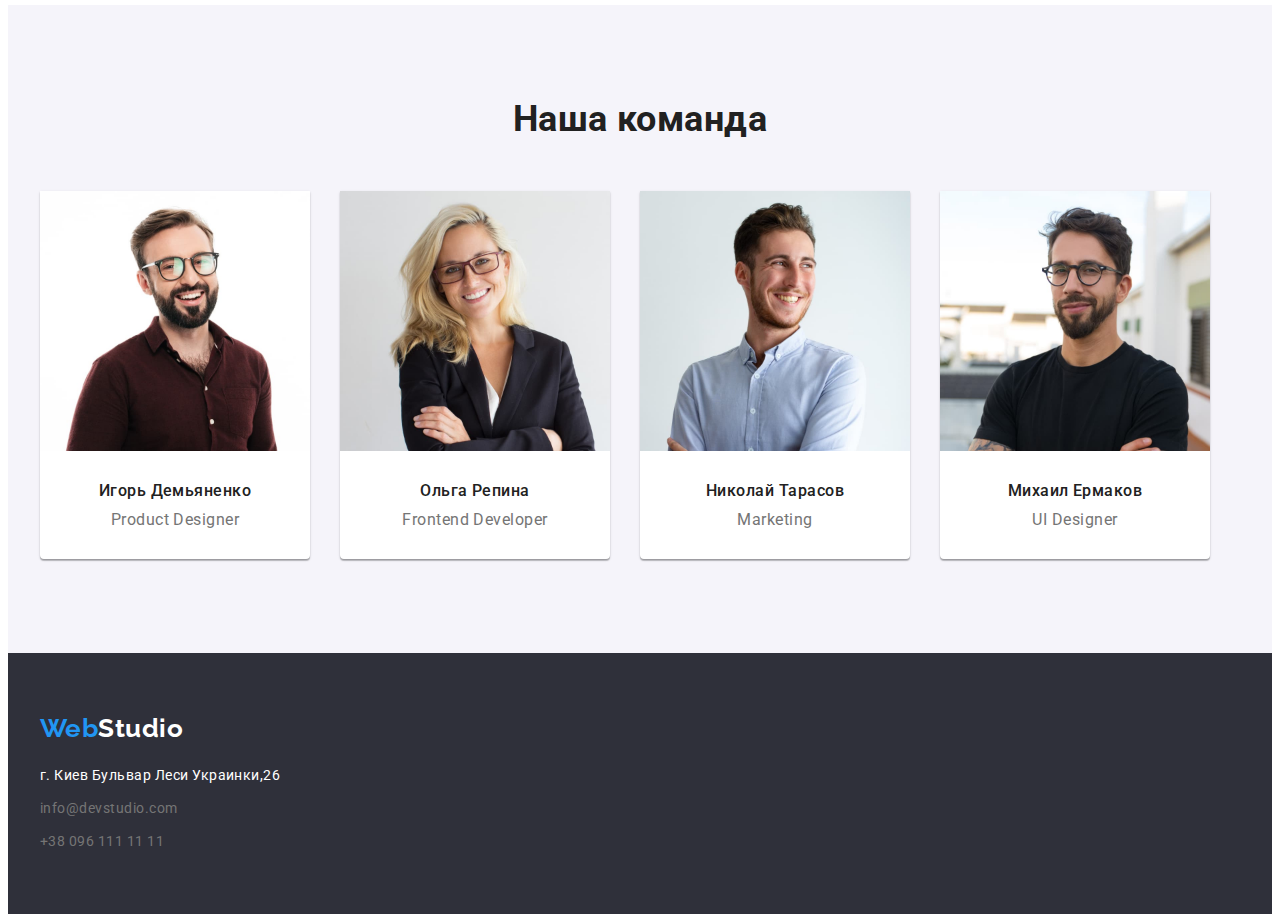
==== commit 6be4e0d4: "накидал модалку и подписка в футере" ====
--- a/index.html
+++ b/index.html
@@ -55,9 +55,11 @@
     </header>
 
     <main>
+
       <!-- Герой -->
-      <section class="hero">
-        <div class="container">
+
+      <section class="section hero">
+        <div class="overlay">
           <h1 class="hero-title">Эффективные решения для вашего бизнеса</h1>
           <button type="button" class="btn-primary button">
             Заказать услугу
@@ -69,28 +71,28 @@
         <div class="container">
           <h2 class="visually-hidden">features</h2>
           <ul class="features-list list">
-            <li class="features-item">
+            <li class="features-item icon-antenna">
               <h3 class="features-title">ВНИМАНИЕ К ДЕТАЛЯМ</h3>
               <p class="features-text">
                 Идейные соображения, а также начало повседневной работы по
                 формированию позиции.
               </p>
             </li>
-            <li class="features-item">
+            <li class="features-item icon-clock">
               <h3 class="features-title">ПУНКТУАЛЬНОСТЬ</h3>
               <p class="features-text">
                 Задача организации, в особенности же рамки и место обучения кадров
                 влечет за собой.
               </p>
             </li>
-            <li class="features-item">
+            <li class="features-item icon-diagram">
               <h3 class="features-title">ПЛАНИРОВАНИЕ</h3>
               <p class="features-text">
                 Равным образом консультация с широким активом в значительной
                 степени обуславливает.
               </p>
             </li>
-            <li class="features-item">
+            <li class="features-item icon-astronaut">
               <h3 class="features-title">СОВРЕМЕННЫЕ ТЕХНОЛОГИИ</h3>
               <p class="features-text">
                 Значимость этих проблем настолько очевидна, что реализация
--- a/css/styles.css
+++ b/css/styles.css
@@ -137,11 +137,6 @@
   color: var(--accent-color);
 }
 
-/* .header {
-  padding-top: 24px;
-  padding-bottom: 25px;
-} */
-
 .header-container {
   display: flex;
   align-items: center;
@@ -208,17 +203,34 @@
 
 /* Hero */
 
+.overlay {
+  max-width: 1600px;
+  height: 600px;
+  margin-left: auto;
+  margin-right: auto;
+  background-image: linear-gradient( 
+    to right,
+    rgba(47, 48, 58, 0.4),
+    rgba(47, 48, 58, 0.4)
+    ),
+    url("../images/hero.jpg");
+  background-repeat: no-repeat;
+  background-position: center;
+  background-size: cover;
+}
+
 .hero {
   background-color: var(--first-background-color);
   text-align: center;
-  padding: 200px 0;
+  padding: 0;
 }
 
 .hero-title {
   color: var(--primary-white-color);
   max-width: 696px;
   margin: 0 auto;
-  margin-bottom: 50px;
+  margin-bottom: 30px;
+  padding-top: 200px;
   font-weight: 900;
   font-size: 44px;
   line-height: 1.36;
@@ -246,6 +258,34 @@
 
 .features-list {
   display: flex;
+}
+
+.features-item::before {
+  display: block;
+  content: '';
+  height: 120px;
+  /* background-size: contain; */
+  background-repeat: no-repeat;
+  background-position: center;
+  background-color: var(--second-background-color);
+  border-radius: 4px;
+  margin-bottom: 30px;
+}
+
+.icon-antenna::before {
+  background-image: url('../images/antenna.svg');
+}
+
+.icon-clock::before {
+  background-image: url('../images/clock.svg');
+}
+
+.icon-diagram::before {
+background-image: url('../images/diagram.svg');
+}
+
+.icon-astronaut::before {
+  background-image: url('../images/astronaut.svg');
 }
 
 .features-item:not(:last-child) {
